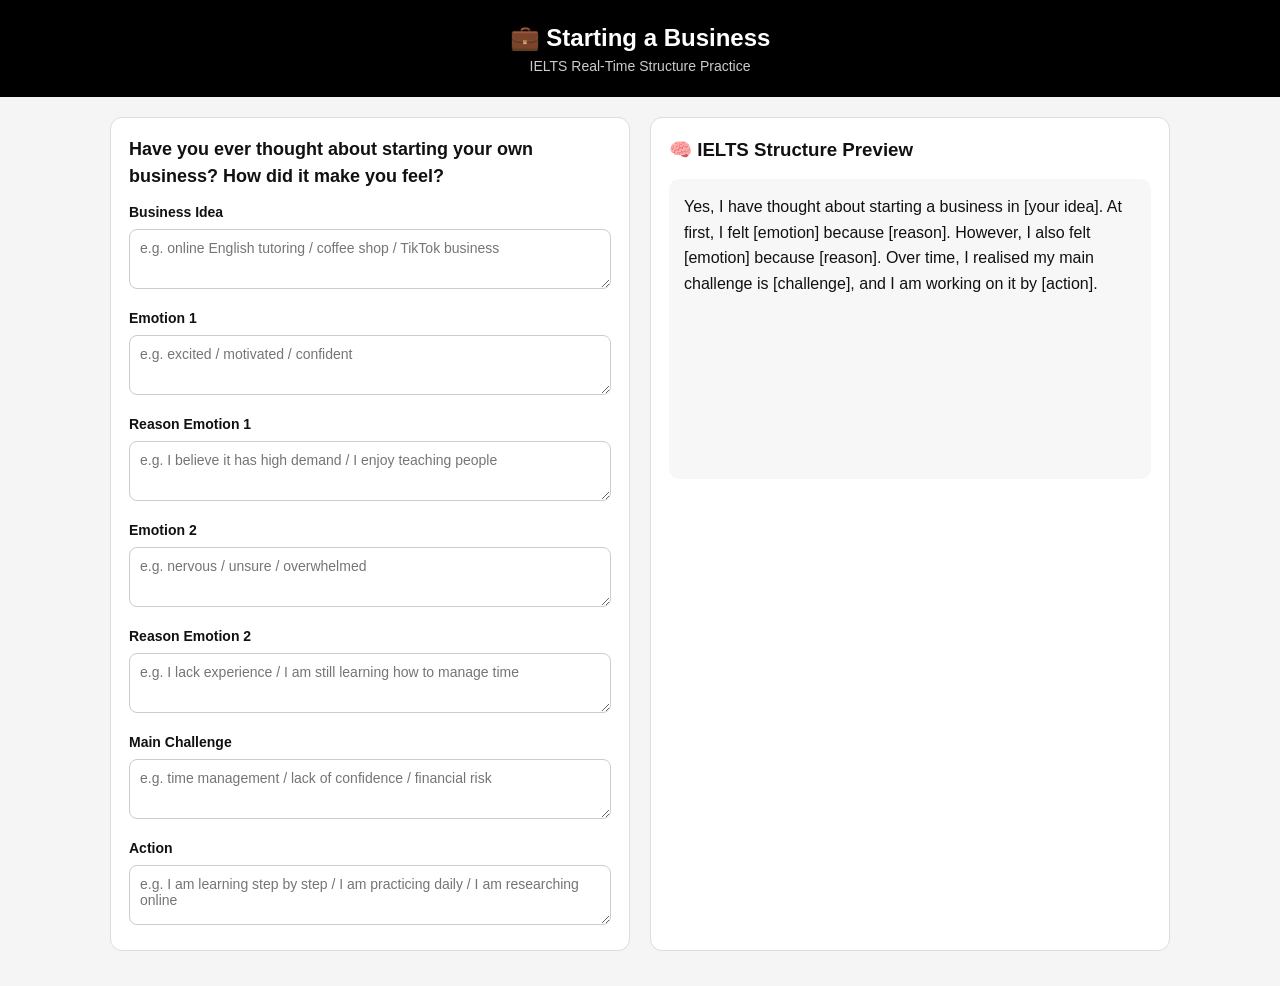
==== topic1-starting-business/index.html @ fd83bbc3 "topic1-startign business" ====
<!DOCTYPE html>
<html lang="en">
<head>
  <meta charset="UTF-8">
  <meta name="viewport" content="width=device-width, initial-scale=1.0">
  <title>IELTS Topic 1 - Starting Business</title>

  <link rel="stylesheet" href="../../style.css">

  <style>
    .container {
      max-width: 1100px;
      margin: auto;
      padding: 20px;
      display: flex;
      gap: 20px;
    }

    .left, .right {
      flex: 1;
    }

    .card {
      background: white;
      border: 1px solid #ddd;
      border-radius: 12px;
      padding: 18px;
    }

    label {
      display: block;
      margin-top: 12px;
      font-weight: bold;
      font-size: 14px;
    }

    textarea {
      width: 100%;
      height: 60px;
      margin-top: 6px;
      padding: 10px;
      border-radius: 8px;
      border: 1px solid #ccc;
      resize: vertical;
    }

    .output {
      background: #f7f7f7;
      padding: 15px;
      border-radius: 10px;
      min-height: 300px;
      line-height: 1.6;
    }

    .question {
      font-weight: bold;
      margin-bottom: 10px;
    }

    @media (max-width: 900px) {
      .container {
        flex-direction: column;
      }
    }

    .output strong {
      font-weight: 800;
    }
  </style>
</head>

<body>

<header class="header">
  <h1>💼 Starting a Business</h1>
  <p>IELTS Real-Time Structure Practice</p>
</header>

<div class="container">

  <!-- LEFT INPUT -->
  <div class="left card">
    <div class="question">
      Have you ever thought about starting your own business? How did it make you feel?
    </div>

   <label>Business Idea</label>
<textarea id="idea" oninput="updateLive()" placeholder="e.g. online English tutoring / coffee shop / TikTok business"></textarea>

<label>Emotion 1</label>
<textarea id="emotion1" oninput="updateLive()" placeholder="e.g. excited / motivated / confident"></textarea>

<label>Reason Emotion 1</label>
<textarea id="reason1" oninput="updateLive()" placeholder="e.g. I believe it has high demand / I enjoy teaching people"></textarea>

<label>Emotion 2</label>
<textarea id="emotion2" oninput="updateLive()" placeholder="e.g. nervous / unsure / overwhelmed"></textarea>

<label>Reason Emotion 2</label>
<textarea id="reason2" oninput="updateLive()" placeholder="e.g. I lack experience / I am still learning how to manage time"></textarea>

<label>Main Challenge</label>
<textarea id="challenge" oninput="updateLive()" placeholder="e.g. time management / lack of confidence / financial risk"></textarea>

<label>Action</label>
<textarea id="action" oninput="updateLive()" placeholder="e.g. I am learning step by step / I am practicing daily / I am researching online"></textarea>
  </div>

  <!-- RIGHT OUTPUT -->
  <div class="right card">
    <h3>🧠 IELTS Structure Preview</h3>

    <div class="output" id="output">
      Yes, I have thought about starting a business in [your idea].

      At first, I felt [emotion] because [reason].

      However, I also felt [emotion] because [reason].

      Over time, I realised my main challenge is [challenge], and I am working on it by [action].
    </div>
  </div>

</div>

<script src="../../script.js"></script>

</body>
</html>
---- style.css ----
/* =========================
   GLOBAL RESET
========================= */
* {
  box-sizing: border-box;
  margin: 0;
  padding: 0;
  font-family: Arial, sans-serif;
}

body {
  background: #f5f5f5;
  color: #111;
  line-height: 1.5;
}

/* =========================
   HEADER
========================= */
header {
  text-align: center;
  padding: 20px;
  background: #000;
  color: #fff;
}

header h1 {
  font-size: 24px;
}

header p {
  font-size: 14px;
  opacity: 0.8;
}

/* =========================
   CONTAINERS
========================= */
.container {
  max-width: 900px;
  margin: auto;
  padding: 20px;
}

/* =========================
   CARDS (used everywhere)
========================= */
.card {
  background: #fff;
  border: 1px solid #ddd;
  border-radius: 12px;
  padding: 18px;
  margin-bottom: 15px;
}

/* =========================
   QUESTIONS
========================= */
.question {
  font-size: 18px;
  font-weight: bold;
  margin-bottom: 10px;
}

/* =========================
   INPUTS (IELTS pages)
========================= */
label {
  display: block;
  margin-top: 12px;
  font-weight: bold;
  font-size: 14px;
}

input, textarea {
  width: 100%;
  padding: 10px;
  margin-top: 6px;
  border-radius: 8px;
  border: 1px solid #ccc;
  font-size: 14px;
  resize: vertical;
}

/* =========================
   BUTTONS
========================= */
button {
  margin-top: 15px;
  padding: 10px 14px;
  background: black;
  color: white;
  border: none;
  border-radius: 8px;
  cursor: pointer;
  font-weight: bold;
}

button:hover {
  opacity: 0.9;
}

/* =========================
   OUTPUT BOX
========================= */
.output {
  margin-top: 15px;
  background: #f7f7f7;
  padding: 15px;
  border-radius: 10px;
  line-height: 1.6;
}

/* =========================
   IELTS HUB GRID
========================= */
.topic-grid {
  display: grid;
  grid-template-columns: repeat(auto-fit, minmax(220px, 1fr));
  gap: 15px;
}

.topic-card {
  display: block;
  background: white;
  padding: 16px;
  border-radius: 12px;
  border: 1px solid #ddd;
  text-decoration: none;
  color: black;
  transition: 0.2s;
}

.topic-card:hover {
  transform: translateY(-3px);
  background: #f2f2f2;
}

.topic-card .emoji {
  font-size: 26px;
}

.topic-card .title {
  font-weight: bold;
  margin-top: 10px;
}

.topic-card .desc {
  font-size: 13px;
  color: #555;
  margin-top: 6px;
}

/* =========================
   BACK LINK
========================= */
.back {
  display: inline-block;
  margin-bottom: 15px;
  color: black;
  text-decoration: none;
  font-size: 14px;
}
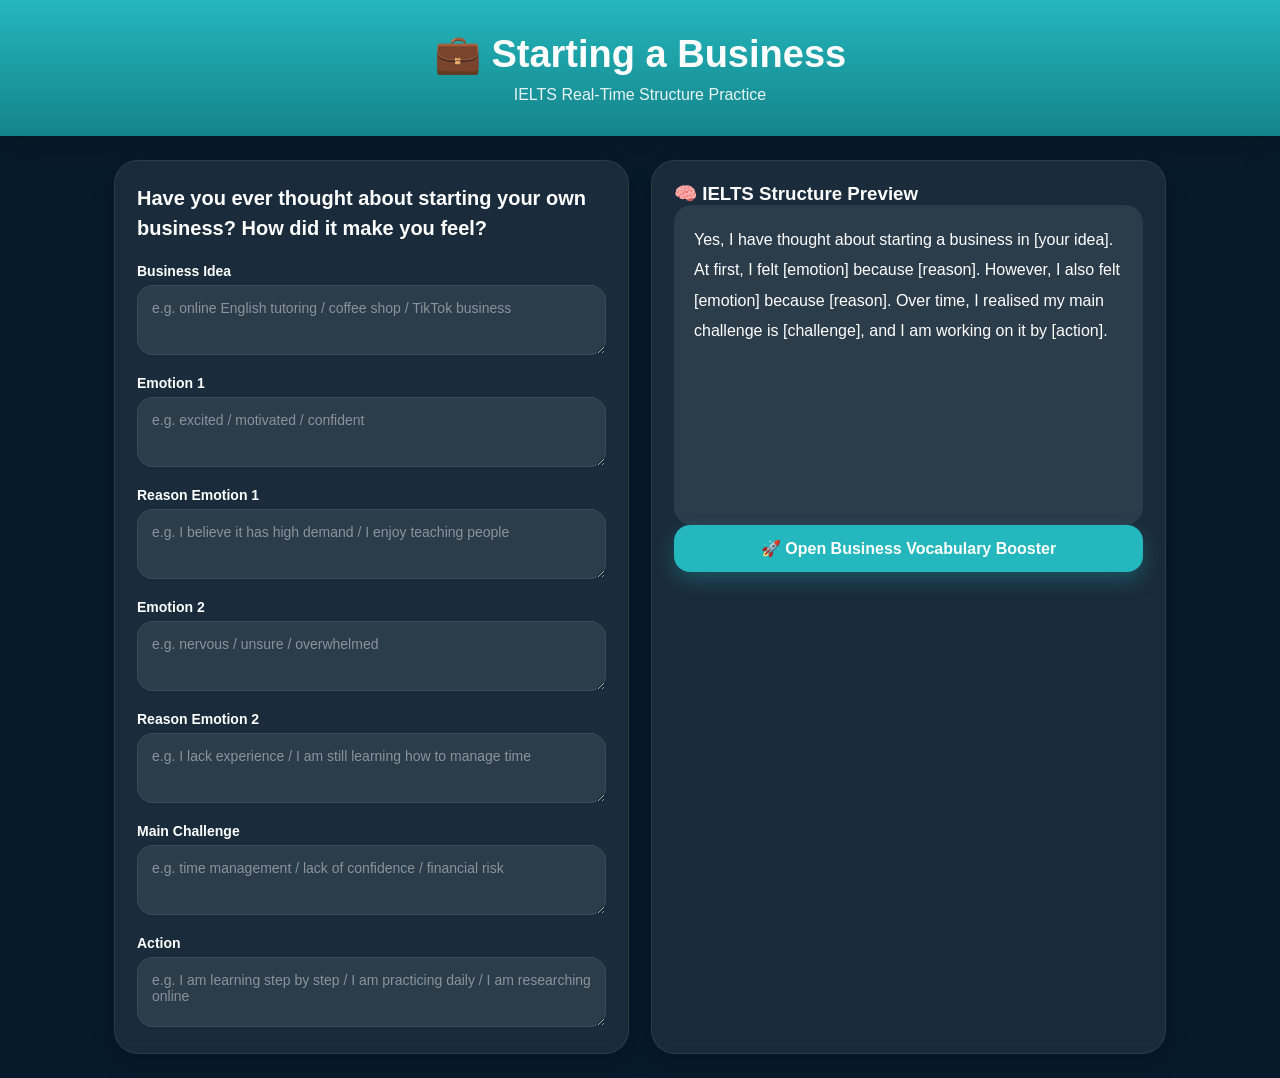
==== commit 2a8bdd98: "add vocabulary link" ====
--- a/topic1-starting-business/index.html
+++ b/topic1-starting-business/index.html
@@ -5,68 +5,9 @@
   <meta name="viewport" content="width=device-width, initial-scale=1.0">
   <title>IELTS Topic 1 - Starting Business</title>
 
-  <link rel="stylesheet" href="../../style.css">
+  <link rel="stylesheet" href="style.css">
 
-  <style>
-    .container {
-      max-width: 1100px;
-      margin: auto;
-      padding: 20px;
-      display: flex;
-      gap: 20px;
-    }
-
-    .left, .right {
-      flex: 1;
-    }
-
-    .card {
-      background: white;
-      border: 1px solid #ddd;
-      border-radius: 12px;
-      padding: 18px;
-    }
-
-    label {
-      display: block;
-      margin-top: 12px;
-      font-weight: bold;
-      font-size: 14px;
-    }
-
-    textarea {
-      width: 100%;
-      height: 60px;
-      margin-top: 6px;
-      padding: 10px;
-      border-radius: 8px;
-      border: 1px solid #ccc;
-      resize: vertical;
-    }
-
-    .output {
-      background: #f7f7f7;
-      padding: 15px;
-      border-radius: 10px;
-      min-height: 300px;
-      line-height: 1.6;
-    }
-
-    .question {
-      font-weight: bold;
-      margin-bottom: 10px;
-    }
-
-    @media (max-width: 900px) {
-      .container {
-        flex-direction: column;
-      }
-    }
-
-    .output strong {
-      font-weight: 800;
-    }
-  </style>
+  
 </head>
 
 <body>
@@ -119,7 +60,13 @@
 
       Over time, I realised my main challenge is [challenge], and I am working on it by [action].
     </div>
+
+<a href="./vocab-business/index.html" class="vocab-btn">
+    🚀 Open Business Vocabulary Booster
+</a>
   </div>
+
+  
 
 </div>
 
--- a/topic1-starting-business/style.css
+++ b/topic1-starting-business/style.css
@@ -0,0 +1,255 @@
+/* =========================
+   GLOBAL
+========================= */
+
+*{
+  margin:0;
+  padding:0;
+  box-sizing:border-box;
+  font-family:Arial,sans-serif;
+}
+
+body{
+  background:#071a2b;
+  color:white;
+}
+
+/* =========================
+   HEADER
+========================= */
+
+.header{
+  text-align:center;
+
+  padding:32px 20px;
+
+  background:linear-gradient(
+    180deg,
+    #24B7BD 0%,
+    #14838a 100%
+  );
+
+  box-shadow:
+    0 10px 25px rgba(0,0,0,0.18);
+}
+
+.header h1{
+  font-size:38px;
+  font-weight:800;
+
+  margin-bottom:10px;
+}
+
+.header p{
+  opacity:0.9;
+
+  font-size:16px;
+}
+
+/* =========================
+   MAIN CONTAINER
+========================= */
+
+.container{
+  max-width:1100px;
+
+  margin:auto;
+
+  padding:24px;
+
+  display:flex;
+
+  gap:22px;
+}
+
+.left,
+.right{
+  flex:1;
+}
+
+/* =========================
+   CARD
+========================= */
+
+.card{
+  background:rgba(255,255,255,0.08);
+
+  backdrop-filter:blur(10px);
+
+  border:1px solid rgba(255,255,255,0.08);
+
+  border-radius:24px;
+
+  padding:22px;
+
+  box-shadow:
+    0 10px 25px rgba(0,0,0,0.18);
+}
+
+/* =========================
+   QUESTION
+========================= */
+
+.question{
+  font-size:20px;
+
+  font-weight:700;
+
+  line-height:1.5;
+
+  margin-bottom:20px;
+}
+
+/* =========================
+   LABELS
+========================= */
+
+label{
+  display:block;
+
+  margin-top:16px;
+  margin-bottom:6px;
+
+  font-size:14px;
+  font-weight:700;
+
+  color:white;
+}
+
+/* =========================
+   TEXTAREA
+========================= */
+
+textarea{
+  width:100%;
+
+  min-height:70px;
+
+  padding:14px;
+
+  border-radius:16px;
+
+  border:1px solid rgba(255,255,255,0.08);
+
+  background:rgba(255,255,255,0.08);
+
+  color:white;
+
+  resize:vertical;
+
+  font-size:14px;
+
+  outline:none;
+
+  transition:0.2s ease;
+}
+
+textarea::placeholder{
+  color:rgba(255,255,255,0.45);
+}
+
+textarea:focus{
+  border:1px solid #24B7BD;
+
+  box-shadow:
+    0 0 12px rgba(36,183,189,0.35);
+}
+
+/* =========================
+   STRUCTURE PREVIEW
+========================= */
+
+.preview-title{
+  margin-bottom:18px;
+
+  font-size:22px;
+  font-weight:800;
+}
+
+.output{
+  background:rgba(255,255,255,0.08);
+
+  border-radius:18px;
+
+  padding:20px;
+
+  min-height:320px;
+
+  line-height:1.9;
+
+  font-size:16px;
+}
+
+.output strong{
+  color:#24B7BD;
+
+  font-weight:800;
+}
+
+/* =========================
+   WATERMARK
+========================= */
+
+.watermark{
+  margin-top:24px;
+
+  text-align:center;
+
+  font-size:14px;
+  font-weight:800;
+
+  letter-spacing:1px;
+
+  color:rgba(255,255,255,0.4);
+}
+
+/* =========================
+   MOBILE
+========================= */
+
+@media (max-width:900px){
+
+  .container{
+    flex-direction:column;
+  }
+
+  .header h1{
+    font-size:30px;
+  }
+
+}
+
+/* =========================
+   VOCAB BUTTON
+========================= */
+
+.vocab-btn{
+  display:block;
+
+  margin-bottom:20px;
+
+  text-align:center;
+
+  text-decoration:none;
+
+  background:#24B7BD;
+
+  color:white;
+
+  padding:14px;
+
+  border-radius:16px;
+
+  font-weight:800;
+
+  transition:0.25s ease;
+
+  box-shadow:
+    0 8px 20px rgba(36,183,189,0.28);
+}
+
+.vocab-btn:hover{
+  transform:translateY(-2px);
+
+  background:#1ea6ac;
+}
